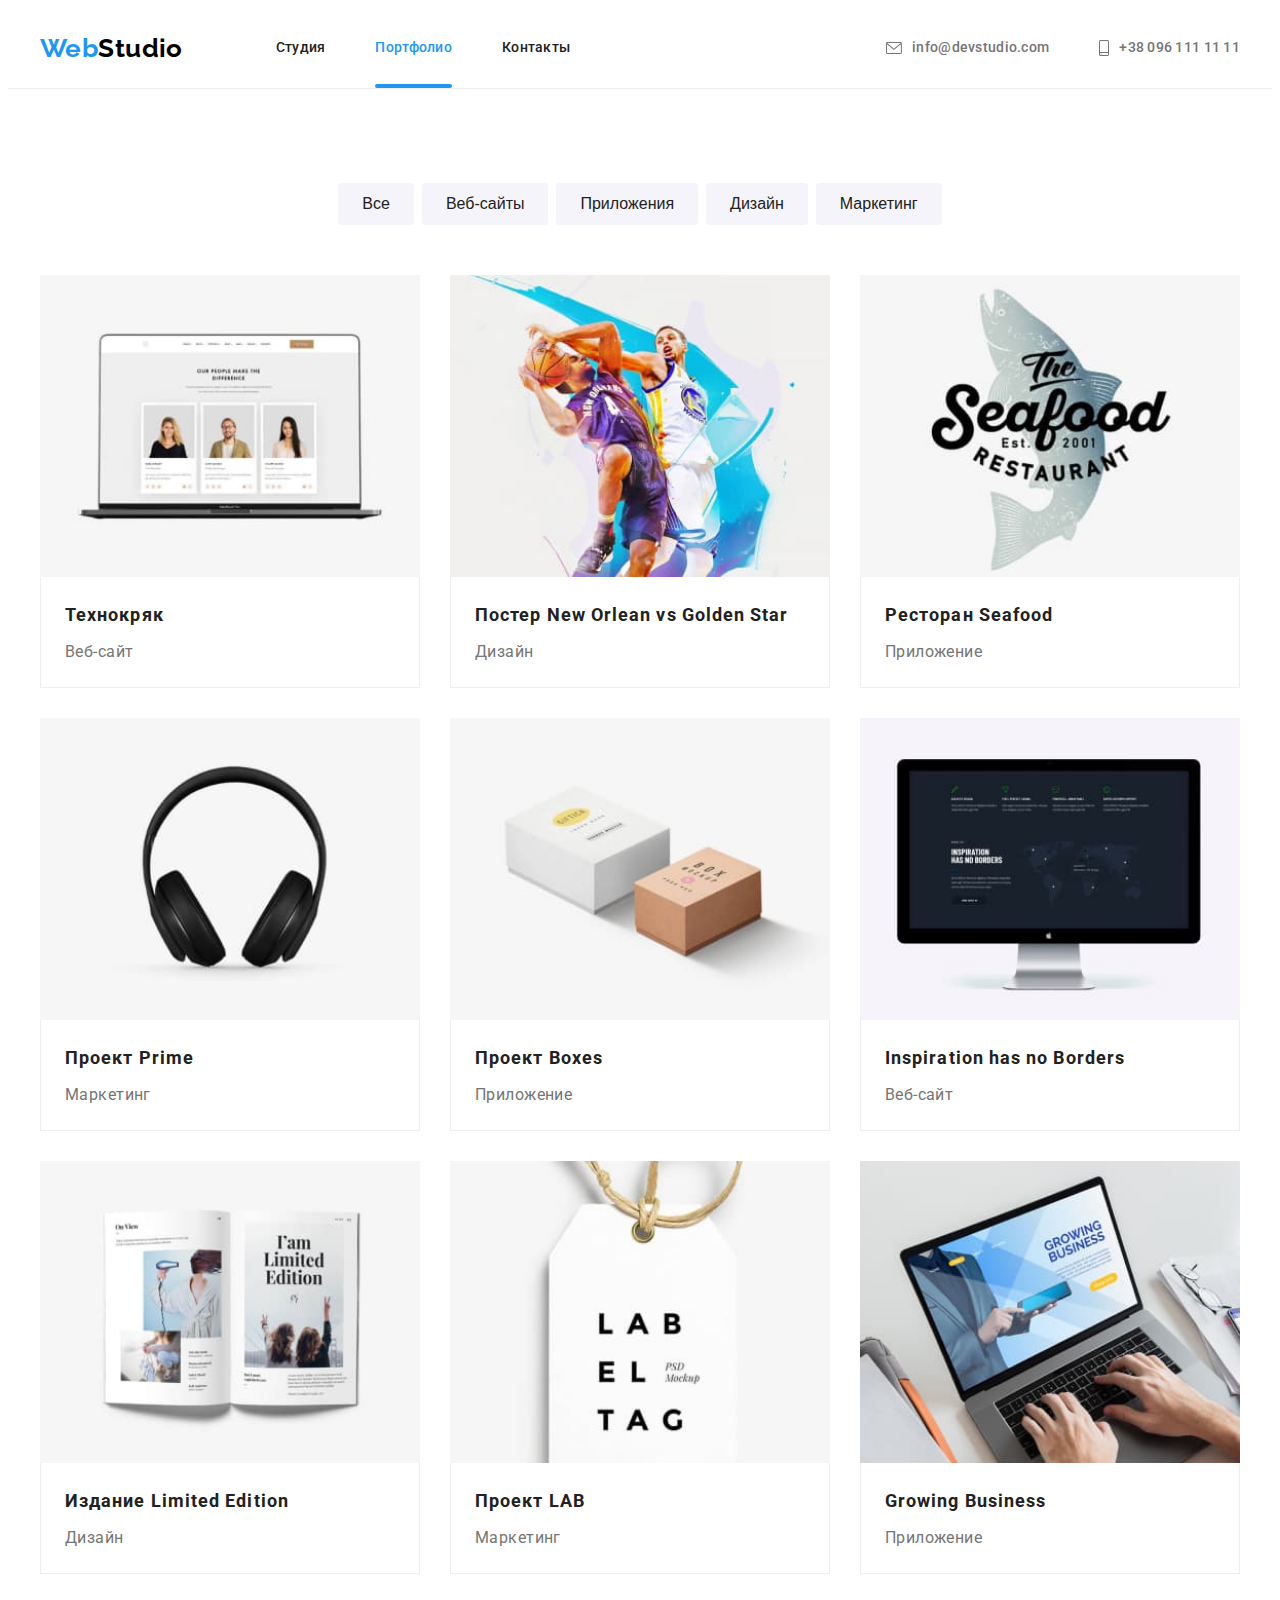
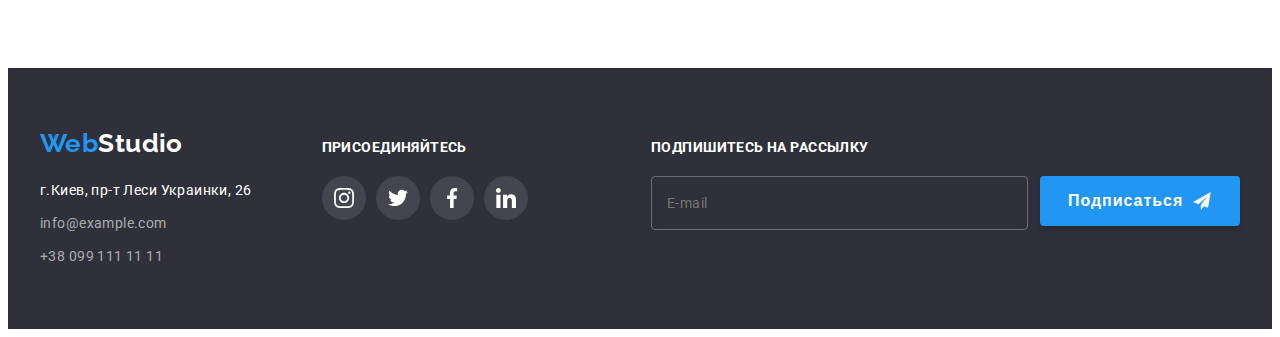
==== portfolio.html @ 32e511ae "Скопировала ДЗ-7" ====
<!DOCTYPE html>
<html lang="ru">
  <head>
    <meta charset="UTF-8" />
    <meta http-equiv="X-UA-Compatible" content="IE=edge" />
    <meta name="viewport" content="width=device-width, initial-scale=1.0" />
    <title>Портфолио</title>
    <link rel="preconnect" href="https://fonts.googleapis.com" />
    <link rel="preconnect" href="https://fonts.gstatic.com" crossorigin />
    <link
      href="https://fonts.googleapis.com/css2?family=Raleway:wght@700&family=Roboto:wght@400;500;700;900&display=swap"
      rel="stylesheet"
    />
    <link
      rel="stylesheet"
      href="https://cdnjs.cloudflare.com/ajax/libs/modern-normalize/1.1.0/modern-normalize.min.css"
      integrity="sha512-wpPYUAdjBVSE4KJnH1VR1HeZfpl1ub8YT/NKx4PuQ5NmX2tKuGu6U/JRp5y+Y8XG2tV+wKQpNHVUX03MfMFn9Q=="
      crossorigin="anonymous"
      referrerpolicy="no-referrer"
    />
    <link rel="stylesheet" href="./css/main.min.css" />
  </head>
  <body>
    <!-- Шапка -->
    <header class="header">
      <div class="container main-head">
        <nav class="navigation main-head">
          <a lang="en" href="" class="logo logo--margin-color link">
            <span class="logo__part">Web</span>Studio
          </a>
          <ul class="navigation__list list">
            <li class="navigation__item">
              <a href="./index.html" class="navigation__link link">Студия</a>
            </li>
            <li class="navigation__item">
              <a href="" class="navigation__link link current">Портфолио</a>
            </li>
            <li class="navigation__item">
              <a href="" class="navigation__link link">Контакты</a>
            </li>
          </ul>
        </nav>
        <ul class="contacts list">
          <li class="contacts__item">
            <a href="mailto:info@devstudio.com" class="contacts__link link">
              <svg class="contacts__svg" width="16" height="12">
                <use href="./images/icons.svg#icon-envelope"></use></svg
              >info@devstudio.com</a
            >
          </li>
          <li class="contacts__item">
            <a href="tel:+380961111111" class="contacts__link link">
              <svg class="contacts__svg" width="10" height="16">
                <use href="./images/icons.svg#icon-smartphone"></use></svg
              >+38 096 111 11 11</a
            >
          </li>
        </ul>
      </div>
    </header>
    <!-- Основной контент -->
    <main>
      <section class="section">
        <div class="container">
          <h1 class="visually-hidden">Наши работы</h1>
          <ul class="works-nav list">
            <li class="works-nav__item">
              <button type="button" class="works-nav__button">Все</button>
            </li>
            <li class="works-nav__item">
              <button type="button" class="works-nav__button">Веб-сайты</button>
            </li>
            <li class="works-nav__item">
              <button type="button" class="works-nav__button">
                Приложения
              </button>
            </li>
            <li class="works-nav__item">
              <button type="button" class="works-nav__button">Дизайн</button>
            </li>
            <li class="works-nav__item">
              <button type="button" class="works-nav__button">Маркетинг</button>
            </li>
          </ul>
          <ul class="works-list list">
            <li class="works-list__item">
              <a href="" class="works-list__link link">
                <div class="box-works">
                  <img
                    src="./images/images.jpg"
                    alt="Открытый ноутбук"
                    width="370"
                  />
                  <p class="box-works__text">
                    Ресурс предлагает комплексные предложения с разным уровнем
                    функционала и сервисов. Все это позволит посетителю получить
                    исчерпывающие сведения о компании или частном лице.
                  </p>
                </div>

                <div class="progect-item">
                  <h2 class="progect-item__title">Технокряк</h2>
                  <p class="progect-item__text">Веб-сайт</p>
                </div></a
              >
            </li>
            <li class="works-list__item">
              <a href="" class="works-list__link link">
                <div class="box-works">
                  <img
                    src="./images/images-1.jpg"
                    alt="Два баскетболиста с мячем"
                    width="370"
                  />
                  <p class="box-works__text">
                    Ресурс предлагает комплексные предложения с разным уровнем
                    функционала и сервисов. Все это позволит посетителю получить
                    исчерпывающие сведения о компании или частном лице.
                  </p>
                </div>

                <div class="progect-item">
                  <h2 class="progect-item__title">
                    Постер <span lang="en"> New Orlean vs Golden Star</span>
                  </h2>
                  <p class="progect-item__text">Дизайн</p>
                </div></a
              >
            </li>
            <li class="works-list__item">
              <a href="" class="works-list__link link">
                <div class="box-works">
                  <img
                    src="./images/images-2.jpg"
                    alt="Эмблема акулы с надписью названия ресторана"
                    width="370"
                  />
                  <p class="box-works__text">
                    Ресурс предлагает комплексные предложения с разным уровнем
                    функционала и сервисов. Все это позволит посетителю получить
                    исчерпывающие сведения о компании или частном лице.
                  </p>
                </div>

                <div class="progect-item">
                  <h2 class="progect-item__title">
                    Ресторан <span lang="en"> Seafood</span>
                  </h2>
                  <p class="progect-item__text">Приложение</p>
                </div></a
              >
            </li>
            <li class="works-list__item">
              <a href="" class="works-list__link link">
                <div class="box-works">
                  <img
                    src="./images/images-3.jpg"
                    alt="Безпроводные наушники"
                    width="370"
                  />
                  <p class="box-works__text">
                    Ресурс предлагает комплексные предложения с разным уровнем
                    функционала и сервисов. Все это позволит посетителю получить
                    исчерпывающие сведения о компании или частном лице.
                  </p>
                </div>

                <div class="progect-item">
                  <h2 class="progect-item__title">
                    Проект <span lang="en">Prime</span>
                  </h2>
                  <p class="progect-item__text">Маркетинг</p>
                </div></a
              >
            </li>
            <li class="works-list__item">
              <a href="" class="works-list__link link">
                <div class="box-works">
                  <img
                    src="./images/images-4.jpg"
                    alt="Две коробки: большая белая и маленькая коричневая"
                    width="370"
                  />
                  <p class="box-works__text">
                    Ресурс предлагает комплексные предложения с разным уровнем
                    функционала и сервисов. Все это позволит посетителю получить
                    исчерпывающие сведения о компании или частном лице.
                  </p>
                </div>

                <div class="progect-item">
                  <h2 class="progect-item__title">
                    Проект <span lang="en">Boxes</span>
                  </h2>
                  <p class="progect-item__text">Приложение</p>
                </div></a
              >
            </li>
            <li class="works-list__item">
              <a href="" class="works-list__link link">
                <div class="box-works">
                  <img
                    src="./images/images-5.jpg"
                    alt="Монитор компьтера"
                    width="370"
                  />
                  <p class="box-works__text">
                    Ресурс предлагает комплексные предложения с разным уровнем
                    функционала и сервисов. Все это позволит посетителю получить
                    исчерпывающие сведения о компании или частном лице.
                  </p>
                </div>

                <div class="progect-item">
                  <h2 class="progect-item__title" lang="en">
                    Inspiration has no Borders
                  </h2>
                  <p class="progect-item__text">Веб-сайт</p>
                </div></a
              >
            </li>
            <li class="works-list__item">
              <a href="" class="works-list__link link">
                <div class="box-works">
                  <img
                    src="./images/images-6.jpg"
                    alt="Открытая книга"
                    width="370"
                  />
                  <p class="box-works__text">
                    Ресурс предлагает комплексные предложения с разным уровнем
                    функционала и сервисов. Все это позволит посетителю получить
                    исчерпывающие сведения о компании или частном лице.
                  </p>
                </div>

                <div class="progect-item">
                  <h2 class="progect-item__title">
                    Издание <span lang="en">Limited Edition</span>
                  </h2>
                  <p class="progect-item__text">Дизайн</p>
                </div></a
              >
            </li>
            <li class="works-list__item">
              <a href="" class="works-list__link link">
                <div class="box-works">
                  <img
                    src="./images/images-7.jpg"
                    alt="Белая бирка"
                    width="370"
                  />
                  <p class="box-works__text">
                    Ресурс предлагает комплексные предложения с разным уровнем
                    функционала и сервисов. Все это позволит посетителю получить
                    исчерпывающие сведения о компании или частном лице.
                  </p>
                </div>

                <div class="progect-item">
                  <h2 class="progect-item__title">
                    Проект <span lang="en">LAB</span>
                  </h2>
                  <p class="progect-item__text">Маркетинг</p>
                </div></a
              >
            </li>
            <li class="works-list__item">
              <a href="" class="works-list__link link">
                <div class="box-works">
                  <img
                    src="./images/images-8.jpg"
                    alt="Человек, печатающий на ноутбуке"
                    width="370"
                  />
                  <p class="box-works__text">
                    Ресурс предлагает комплексные предложения с разным уровнем
                    функционала и сервисов. Все это позволит посетителю получить
                    исчерпывающие сведения о компании или частном лице.
                  </p>
                </div>

                <div class="progect-item">
                  <h2 class="progect-item__title" lang="en">
                    Growing Business
                  </h2>
                  <p class="progect-item__text">Приложение</p>
                </div></a
              >
            </li>
          </ul>
        </div>
      </section>
    </main>
    <!-- Подвал -->
    <footer class="footer">
      <div class="container main-foo">
        <div>
          <a lang="en" href="" class="logo logo--footer link">
            <span class="logo__part">Web</span>Studio
          </a>
          <address class="address">
            <ul class="address__list list">
              <li class="address__item">
                <a
                  class="address__location link"
                  href="https://goo.gl/maps/B6BpjRjYe1nXSvgx5"
                  target="_blank"
                  rel="noopener nofollow noreferrer"
                  >г.Киев, пр-т Леси Украинки, 26</a
                >
              </li>
              <li class="address__item">
                <a class="address__contacts link" href="mailto:info@example.com"
                  >info@example.com</a
                >
              </li>
              <li class="address__item">
                <a class="address__contacts link" href="tel:+380991111111"
                  >+38 099 111 11 11</a
                >
              </li>
            </ul>
          </address>
        </div>
        <div class="join">
          <h2 class="join__title">Присоединяйтесь</h2>
          <ul class="socials list">
            <li class="socials__item">
              <a
                href=""
                class="socials__link socials__link--color-transition link"
              >
                <svg class="socials__icon" width="20" height="20">
                  <use href="./images/icons.svg#icon-instagram-1"></use>
                </svg>
              </a>
            </li>
            <li class="socials__item">
              <a
                href=""
                class="socials__link socials__link--color-transition link"
              >
                <svg class="socials__icon" width="20" height="20">
                  <use href="./images/icons.svg#icon-twitter-2"></use>
                </svg>
              </a>
            </li>
            <li class="socials__item">
              <a
                href=""
                class="socials__link socials__link--color-transition link"
              >
                <svg class="socials__icon" width="20" height="20">
                  <use href="./images/icons.svg#icon-facebook-3"></use>
                </svg>
              </a>
            </li>
            <li class="socials__item">
              <a
                href=""
                class="socials__link socials__link--color-transition link"
              >
                <svg class="socials__icon" width="20" height="20">
                  <use href="./images/icons.svg#icon-linkedin-4"></use>
                </svg>
              </a>
            </li>
          </ul>
        </div>
        <div class="subscribe">
          <p class="subscribe__title">Подпишитесь на рассылку</p>
          <form class="subscribe-form">
            <input
              type="email"
              name="usermail"
              class="subscribe-form__input"
              id="mail"
              placeholder=" "
            />
            <label for="mail" class="subscribe-form__label">E-mail</label>
            <button type="submit" class="subscribe-button">
              Подписаться
              <svg width="24" height="24" class="subscribe-button__icon">
                <use href="./images/icons.svg#icon-send"></use>
              </svg>
            </button>
          </form>
        </div>
      </div>
    </footer>
  </body>
</html>
---- css/main.min.css ----
:root{--primary-text-color: #757575;--title-text-color: #212121;--accent-color: #2196f3;--text-color: #ffffff;--address-color: rgba(255, 255, 255, 0.6);--hero-footer-color: #2f303a;--section-our-team-color: #f5f4fa;--primary-white-color: #ffffff;--logo-color: #000000;--hero-button-accent: #188ce8;--px-left-right: 30px;--px-top-bottom: 94px;--icon-color: #afb1b8;--font-main: "Roboto", sans-serif;--font-secondary: "Raleway", sans-serif}.visually-hidden{position:absolute;white-space:nowrap;width:1px;height:1px;overflow:hidden;border:0;padding:0;clip:rect(0 0 0 0);clip-path:inset(50%);margin:-1px}body{color:var(--primary-text-color);background-color:var(--primary-white-color);font-family:var(--font-main);letter-spacing:.03em;font-size:14px}.list{list-style:none}.link{text-decoration:none}.background{background-color:var(--section-our-team-color)}p,h1,h2,h3,h4,h5,h6{margin:0}ul,ol{margin:0;padding-left:0}img{display:block;min-width:100%}textarea{resize:none}.container{width:1200px;margin:0 auto;padding-left:15px;padding-right:15px}.section{padding-top:var(--px-top-bottom)}.section__title{margin-bottom:50px;font-weight:700;font-size:36px;line-height:1.16;text-align:center;color:var(--title-text-color)}.section+.section{padding-bottom:var(--px-top-bottom)}.backdrop{position:fixed;top:0;left:0;width:100%;height:100%;background-color:rgba(0,0,0,.2);transition:opacity 1000ms cubic-bezier(0.4, 0, 0.2, 1),visibility 1000ms cubic-bezier(0.4, 0, 0.2, 1)}.modal{position:absolute;top:50%;left:50%;transform:translate(-50%, -50%);transition:transform 1000ms cubic-bezier(0.4, 0, 0.2, 1);width:528px;min-height:581px;padding:40px;background:var(--primary-white-color);box-shadow:0px 1px 3px rgba(0,0,0,.12),0px 1px 1px rgba(0,0,0,.14),0px 2px 1px rgba(0,0,0,.2);border-radius:4px;transition:translate}.modal__title{font-weight:700;font-size:20px;line-height:1.15;text-align:center;color:var(--title-text-color);margin-bottom:12px}.is-hidden{visibility:hidden;opacity:0;pointer-events:none}.form__box{margin-bottom:10px}.form__label{font-size:12px;line-height:1.16;letter-spacing:.01em;display:block;margin-bottom:4px}.field{display:block;position:relative}.field__input{padding-left:var(--px-left-right);width:100%;height:40px;border:1px solid rgba(33,33,33,.2);border-radius:4px;outline:rgba(0,0,0,0);transition:border 250ms cubic-bezier(0.4, 0, 0.2, 1)}.field__input:focus{border:1px solid var(--accent-color)}.field__icon{position:absolute;top:50%;left:12px;transform:translateY(-50%);transition:fill 250ms cubic-bezier(0.4, 0, 0.2, 1)}.field__input:focus+.field__icon{fill:var(--accent-color)}.comment{margin-bottom:20px}.comment__text{padding:16px 12px;width:100%;height:120px;border:1px solid rgba(33,33,33,.2);border-radius:4px;outline:rgba(0,0,0,0);transition:border 250ms cubic-bezier(0.4, 0, 0.2, 1)}.comment__text:focus{border:1px solid var(--accent-color)}.checkbox{display:flex;justify-content:center;margin-bottom:30px}.policy{display:flex;align-items:center;line-height:1.71}.policy__part{margin-left:5px;color:var(--accent-color)}.policy__icon{display:inline-block;width:16px;height:15px;border:1px solid #000;border-radius:2px;margin-right:7px;transition:background-color 250ms cubic-bezier(0.4, 0, 0.2, 1),border-color 250ms cubic-bezier(0.4, 0, 0.2, 1)}.policy__text:checked+.policy__icon{border-color:var(--accent-color);background-color:var(--accent-color);background-image:url(../images/icon-check.svg);background-size:contain;background-origin:border-box}.send{display:block;text-align:center}.send__button{width:200px;height:50px;padding:10px 55px;font-weight:700;font-size:16px;line-height:1.88;letter-spacing:.06em;color:var(--text-color);background-color:var(--accent-color);box-shadow:0px 4px 4px rgba(0,0,0,.15);border-radius:4px;border:none;transition:background-color 250ms cubic-bezier(0.4, 0, 0.2, 1)}.send__button:hover,.send__button:focus{background-color:var(--hero-button-accent)}.close{position:absolute;top:8px;right:8px;background:var(--primary-white-color);border:1px solid rgba(0,0,0,.1);border-radius:50%;display:flex;padding:6px 6px;transition:fill 250ms cubic-bezier(0.4, 0, 0.2, 1)}.close:hover,.close:focus{fill:var(--accent-color)}.logo{font-family:var(--font-secondary);font-weight:700;font-size:26px;line-height:1.19}.logo--margin-color{margin-right:93px;color:var(--logo-color)}.logo--footer{color:var(--primary-white-color);display:inline-block;margin-bottom:20px}.logo__part{color:var(--accent-color)}.socials{display:flex;justify-content:center;margin-bottom:var(--px-left-right)}.socials__item{width:44px;height:44px;margin-right:10px}.socials__item:last-child{margin-right:0}.socials__link{width:100%;height:100%;border-radius:50%;display:flex;align-items:center;justify-content:center}.socials__link:hover,.socials__link:focus{background-color:var(--accent-color);color:var(--text-color)}.socials__link--bgcolor-transition{background-color:#fff;color:var(--icon-color);transition:background-color 250ms cubic-bezier(0.4, 0, 0.2, 1),color 250ms cubic-bezier(0.4, 0, 0.2, 1)}.socials__link--color-transition{background:rgba(255,255,255,.1);color:var(--primary-white-color);transition:background-color 250ms cubic-bezier(0.4, 0, 0.2, 1)}.socials__icon{fill:currentColor}.footer{padding-top:60px;padding-bottom:60px;background-color:var(--hero-footer-color)}.main-foo{display:flex;align-items:baseline}.join{margin-left:70px}.join__title{margin-bottom:20px;font-size:14px;line-height:1.14;text-transform:uppercase;color:var(--primary-white-color)}.address__location{font-style:normal;line-height:1.71;color:var(--text-color);transition:color 250ms cubic-bezier(0.4, 0, 0.2, 1)}.address__location:hover,.address__location:focus{color:var(--accent-color)}.address__contacts{display:inline-block;margin-top:9px;font-style:normal;line-height:1.71;color:var(--address-color);transition:color 250ms cubic-bezier(0.4, 0, 0.2, 1)}.address__contacts:hover,.address__contacts:focus{color:var(--accent-color)}.subscribe{margin-left:auto}.subscribe__title{font-weight:700;font-size:14px;line-height:1.14;margin-bottom:20px;text-transform:uppercase;color:var(--primary-white-color)}.subscribe-form{position:relative;display:flex;justify-content:center}.subscribe-form__input{width:358px;height:50px;padding-left:15px;background-color:rgba(0,0,0,0);border:1px solid rgba(255,255,255,.3);filter:drop-shadow(0px 4px 4px rgba(0, 0, 0, 0.15));border-radius:4px;transition:border 250ms cubic-bezier(0.4, 0, 0.2, 1);color:var(--text-color);outline:rgba(0,0,0,0)}.subscribe-form__input:focus{border:2px solid var(--accent-color)}.subscribe-form__input:not(:placeholder-shown){transform:translateY(0)}.subscribe-form__label{position:absolute;top:50%;left:16px;transform:translateY(-50%);transition:transform 250ms cubic-bezier(0.4, 0, 0.2, 1)}.subscribe-form__input:focus+.subscribe-form__label,.subscribe-form__input:not(:placeholder-shown)+.subscribe-form__label{transform:translateY(-40px)}.subscribe-button{display:flex;align-items:center;width:200px;height:50px;margin-left:12px;font-weight:700;font-size:16px;line-height:1.88;letter-spacing:.06em;background:var(--accent-color);box-shadow:0px 4px 4px rgba(0,0,0,.15);border-radius:4px;color:var(--primary-white-color);border:none;padding:10px 29px 10px 28px;cursor:pointer;transition:background-color 250ms cubic-bezier(0.4, 0, 0.2, 1)}.subscribe-button:hover,.subscribe-button:focus{background-color:var(--hero-button-accent)}.subscribe-button__icon{margin-left:10px}.header{border-bottom:1px solid #ececec}.main-head{display:flex;align-items:center}.navigation__list{display:flex}.navigation__item{margin-right:50px}.navigation__item:last-child{margin-right:0}.navigation__link{position:relative;display:block;padding-top:32px;padding-bottom:32px;font-weight:500;line-height:1.14;letter-spacing:.02em;color:var(--title-text-color);transition:color 250ms cubic-bezier(0.4, 0, 0.2, 1)}.navigation__link.current::after{content:"";position:absolute;width:100%;height:4px;background:var(--accent-color);border-radius:2px;left:0;bottom:0}.navigation__link:hover,.navigation__link:focus{color:var(--accent-color)}.navigation .link.current{color:var(--accent-color)}.contacts{display:flex;margin-left:auto}.contacts__link{display:flex;align-items:center;font-weight:500;line-height:1.14;letter-spacing:.02em;color:var(--primary-text-color);transition:color 250ms cubic-bezier(0.4, 0, 0.2, 1)}.contacts__link:hover,.contacts__link:focus{color:var(--accent-color)}.contacts__svg{margin-right:10px;fill:currentColor}.contacts .contacts__item+.contacts__item{margin-left:50px}.hero{height:600px;max-width:1600px;margin-left:auto;margin-right:auto;background-image:linear-gradient(to right, rgba(47, 48, 58, 0.4), rgba(47, 48, 58, 0.4)),url(../images/img-hero.jpg);background-color:var(--hero-footer-color);background-repeat:no-repeat;background-position:center;background-size:cover;padding-top:200px;padding-bottom:200px;text-align:center}.hero__title{margin-bottom:var(--px-left-right);font-weight:900;font-size:44px;line-height:1.36;text-align:center;letter-spacing:.06em;text-transform:uppercase;color:var(--text-color)}.hero__button{padding:10px 32px;border-style:none;border-radius:4px;color:var(--text-color);background-color:var(--accent-color);font-weight:700;font-size:16px;line-height:1.88;letter-spacing:.06em;cursor:pointer;transition:background-color 250ms cubic-bezier(0.4, 0, 0.2, 1)}.hero__button:hover,.hero__button:focus{background-color:var(--hero-button-accent)}.features{display:flex;flex-wrap:wrap;margin-left:calc(-1*var(--px-left-right))}.features__title{margin-bottom:10px;font-weight:700;font-size:14px;line-height:1.14;text-transform:uppercase;color:var(--title-text-color)}.features__item{width:270px;flex-basis:calc(25% - var(--px-left-right));margin-left:var(--px-left-right)}.features__box{display:flex;justify-content:center;align-items:center;margin-bottom:var(--px-left-right);height:120px;background-color:var(--section-our-team-color);border-radius:4px}.features__text{line-height:1.71}.progects{display:flex;margin-left:calc(-1*var(--px-left-right))}.progects__item{position:relative;flex-basis:calc(33.3333333333% - var(--px-left-right));margin-left:var(--px-left-right)}.progects__thumb{position:absolute;left:0;bottom:0;width:100%;height:70px;display:flex;align-items:center;justify-content:center;background-color:rgba(47,48,58,.8)}.progects__title{font-size:14px;line-height:1.14;text-align:center;text-transform:uppercase;color:var(--text-color)}.our-team{display:flex;margin-left:calc(-1*var(--px-left-right))}.our-team__item{flex-basis:calc(25% - var(--px-left-right));margin-left:var(--px-left-right);background-color:var(--primary-white-color);box-shadow:0px 1px 3px rgba(0,0,0,.12),0px 1px 1px rgba(0,0,0,.14),0px 2px 1px rgba(0,0,0,.2);border-radius:0px 0px 4px 4px}.profile{padding-top:var(--px-left-right);margin-bottom:16px}.profile__name{margin-bottom:10px;font-weight:500;font-size:16px;line-height:1.18;text-align:center;color:var(--title-text-color)}.profile__profession{font-size:16px;line-height:1.18;text-align:center}.clients{display:flex;align-items:center;justify-content:center}.clients__link{display:flex;align-items:center;justify-content:center;width:100%;height:100%;max-width:170px;color:var(--icon-color);transition:color 250ms cubic-bezier(0.4, 0, 0.2, 1),border 250ms cubic-bezier(0.4, 0, 0.2, 1)}.clients__link:hover,.clients__link:focus{border:1px solid var(--accent-color);color:var(--accent-color)}.clients__item{justify-content:center;width:170px;height:92px;margin-right:var(--px-left-right);border:1px solid #afb1b8;border-radius:4px;display:flex}.clients__item:last-child{margin-right:0}.clients__icon{fill:currentColor}.works-nav{display:flex;justify-content:center;margin-bottom:50px}.works-nav__item{margin-left:8px}.works-nav__item:first-child{margin-left:0}.works-nav__button{padding:6px 22px;border-radius:4px;border-color:rgba(0,0,0,0);font-weight:500;font-size:16px;line-height:1.62;color:var(--title-text-color);cursor:pointer;background-color:var(--section-our-team-color);transition:background-color 250ms cubic-bezier(0.4, 0, 0.2, 1),color 250ms cubic-bezier(0.4, 0, 0.2, 1),box-shadow 250ms cubic-bezier(0.4, 0, 0.2, 1)}.works-nav__button:hover,.works-nav__button:focus{color:var(--primary-white-color);background-color:var(--accent-color);box-shadow:0px 3px 1px rgba(0,0,0,.1),0px 1px 2px rgba(0,0,0,.08),0px 2px 2px rgba(0,0,0,.12)}.works-list{display:flex;flex-wrap:wrap;margin-left:calc(-1*var(--px-left-right));margin-top:calc(-1*var(--px-left-right));padding-bottom:var(--px-top-bottom)}.works-list__item{flex-basis:calc(33.3333333333% - var(--px-left-right));margin-left:var(--px-left-right);margin-top:var(--px-left-right);transition:box-shadow 250ms cubic-bezier(0.4, 0, 0.2, 1)}.works-list__item:hover,.works-list__item:focus{box-shadow:0px 1px 1px rgba(0,0,0,.12),0px 4px 4px rgba(0,0,0,.06),1px 4px 6px rgba(0,0,0,.16)}.works-list__link{display:block}.box-works{position:relative;overflow:hidden}.box-works__text{position:absolute;top:0;width:100%;height:100%;transform:translateY(100%);transition:transform 250ms cubic-bezier(0.4, 0, 0.2, 1);font-size:18px;line-height:1.56;color:var(--text-color);background-color:rgba(33,150,243,.9);padding:63px 24px}.works-list__item:hover .box-works__text{transform:translateY(0)}.progect-item{padding:20px 24px;border-left:1px solid #eee;border-right:1px solid #eee;border-bottom:1px solid #eee}.progect-item__title{margin-bottom:4px;font-weight:700;font-size:18px;line-height:2;letter-spacing:.06em;color:var(--title-text-color)}.progect-item__text{font-size:16px;line-height:1.88;color:var(--primary-text-color)}/*# sourceMappingURL=main.min.css.map */
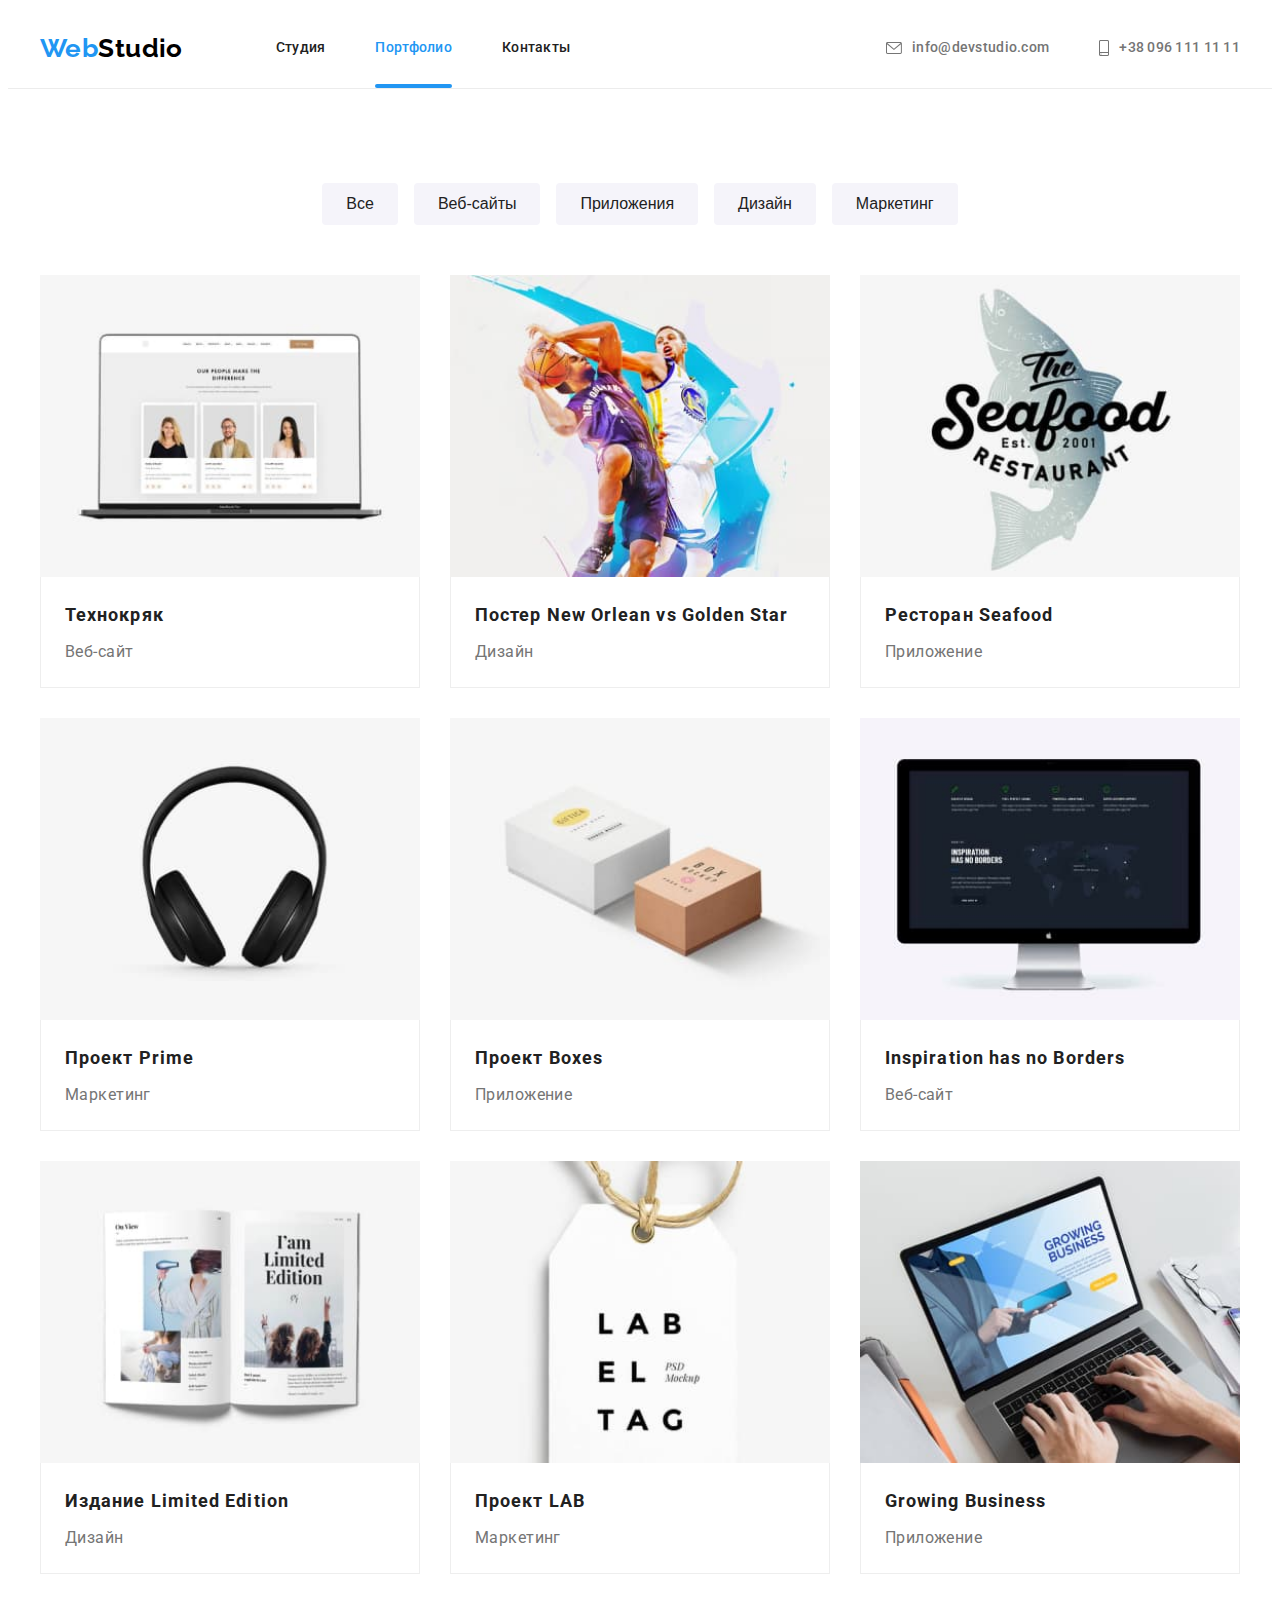
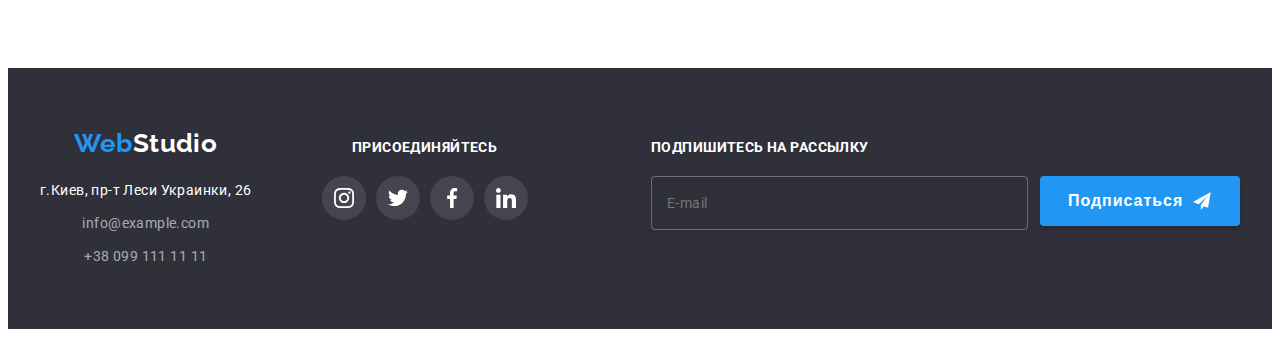
==== commit 037f98e6: "ДЗ-8" ====
--- a/portfolio.html
+++ b/portfolio.html
@@ -56,6 +56,61 @@
             >
           </li>
         </ul>
+        <button type="button" class="menu-open-btn">
+          <svg width="40" height="40">
+            <use href="./images/icons.svg#icon-open-menu"></use>
+          </svg>
+        </button>
+      </div>
+      <div class="mob-menu is-hidden">
+        <div class="container">
+          <div class="mob-menu__top">
+            <button type="button" class="menu-close-btn">
+              <svg width="40" height="40">
+                <use href="./images/icons.svg#icon-close-menu"></use>
+              </svg>
+            </button>
+            <ul class="mob-menu__list list">
+              <li class="mob-menu__item">
+                <a href="./index.html" class="mob-menu__link link">Студия</a>
+              </li>
+              <li class="mob-menu__item">
+                <a href="" class="mob-menu__link link current">Портфолио</a>
+              </li>
+              <li class="mob-menu__item">
+                <a href="" class="mob-menu__link link">Контакты</a>
+              </li>
+            </ul>
+          </div>
+          <div class="mob-menu__bottom">
+            <ul class="mob-menu-contacts list">
+              <li class="mob-menu-contacts__item">
+                <a href="tel:+380961111111" class="mob-menu-contacts__tel link">
+                  +38 096 111 11 11</a
+                >
+              </li>
+              <li class="mob-menu-contacts__item">
+                <a href="mailto:info@devstudio.com" class="mob-menu-contacts__mail link">
+                  info@devstudio.com</a
+                >
+              </li>
+            </ul>
+            <ul class="mob-menu-soc list">
+              <li class="mob-menu-soc__item">
+                <a href="" class="mob-menu-soc__link link">Instagram</a>
+              </li>
+              <li class="mob-menu-soc__item">
+                <a href="" class="mob-menu-soc__link link">Twitter</a>
+              </li>
+              <li class="mob-menu-soc__item">
+                <a href="" class="mob-menu-soc__link link">Facebook</a>
+              </li>
+              <li class="mob-menu-soc__item">
+                <a href="" class="mob-menu-soc__link link">LinkedIn</a>
+              </li>
+            </ul>
+          </div>
+        </div>
       </div>
     </header>
     <!-- Основной контент -->
@@ -71,9 +126,7 @@
               <button type="button" class="works-nav__button">Веб-сайты</button>
             </li>
             <li class="works-nav__item">
-              <button type="button" class="works-nav__button">
-                Приложения
-              </button>
+              <button type="button" class="works-nav__button">Приложения</button>
             </li>
             <li class="works-nav__item">
               <button type="button" class="works-nav__button">Дизайн</button>
@@ -86,15 +139,25 @@
             <li class="works-list__item">
               <a href="" class="works-list__link link">
                 <div class="box-works">
-                  <img
-                    src="./images/images.jpg"
-                    alt="Открытый ноутбук"
-                    width="370"
-                  />
-                  <p class="box-works__text">
-                    Ресурс предлагает комплексные предложения с разным уровнем
-                    функционала и сервисов. Все это позволит посетителю получить
-                    исчерпывающие сведения о компании или частном лице.
+                  <picture>
+                    <source
+                      srcset="./images/images1-desk-1x.jpg 1x, ./images/images1-desk-2x.jpg 2x"
+                      media="(min-width: 1200px)"
+                    />
+                    <source
+                      srcset="./images/images1-tab-1x.jpg 1x, ./images/images1-tab-2x.jpg 2x"
+                      media="(min-width: 768px)"
+                    />
+                    <source
+                      srcset="./images/images1-mob-1x.jpg 1x, ./images/images1-mob-2x.jpg 2x"
+                      media="(min-width: 480px)"
+                    />
+                    <img src="./images/images1-mob-1x.jpg" alt="Открытый ноутбук" width="370" />
+                  </picture>
+                  <p class="box-works__text">
+                    Ресурс предлагает комплексные предложения с разным уровнем функционала и
+                    сервисов. Все это позволит посетителю получить исчерпывающие сведения о компании
+                    или частном лице.
                   </p>
                 </div>
 
@@ -107,15 +170,29 @@
             <li class="works-list__item">
               <a href="" class="works-list__link link">
                 <div class="box-works">
-                  <img
-                    src="./images/images-1.jpg"
-                    alt="Два баскетболиста с мячем"
-                    width="370"
-                  />
-                  <p class="box-works__text">
-                    Ресурс предлагает комплексные предложения с разным уровнем
-                    функционала и сервисов. Все это позволит посетителю получить
-                    исчерпывающие сведения о компании или частном лице.
+                  <picture>
+                    <source
+                      srcset="./images/images2-desk-1x.jpg 1x, ./images/images2-desk-2x.jpg 2x"
+                      media="(min-width: 1200px)"
+                    />
+                    <source
+                      srcset="./images/images2-tab-1x.jpg 1x, ./images/images2-tab-2x.jpg 2x"
+                      media="(min-width: 768px)"
+                    />
+                    <source
+                      srcset="./images/images2-mob-1x.jpg 1x, ./images/images2-mob-2x.jpg 2x"
+                      media="(min-width: 480px)"
+                    />
+                    <img
+                      src="./images/images2-mob-1x.jpg"
+                      alt="Два баскетболиста с мячем"
+                      width="370"
+                    />
+                  </picture>
+                  <p class="box-works__text">
+                    Ресурс предлагает комплексные предложения с разным уровнем функционала и
+                    сервисов. Все это позволит посетителю получить исчерпывающие сведения о компании
+                    или частном лице.
                   </p>
                 </div>
 
@@ -130,22 +207,34 @@
             <li class="works-list__item">
               <a href="" class="works-list__link link">
                 <div class="box-works">
-                  <img
-                    src="./images/images-2.jpg"
-                    alt="Эмблема акулы с надписью названия ресторана"
-                    width="370"
-                  />
-                  <p class="box-works__text">
-                    Ресурс предлагает комплексные предложения с разным уровнем
-                    функционала и сервисов. Все это позволит посетителю получить
-                    исчерпывающие сведения о компании или частном лице.
-                  </p>
-                </div>
-
-                <div class="progect-item">
-                  <h2 class="progect-item__title">
-                    Ресторан <span lang="en"> Seafood</span>
-                  </h2>
+                  <picture>
+                    <source
+                      srcset="./images/images3-desk-1x.jpg 1x, ./images/images3-desk-2x.jpg 2x"
+                      media="(min-width: 1200px)"
+                    />
+                    <source
+                      srcset="./images/images3-tab-1x.jpg 1x, ./images/images3-tab-2x.jpg 2x"
+                      media="(min-width: 768px)"
+                    />
+                    <source
+                      srcset="./images/images3-mob-1x.jpg 1x, ./images/images3-mob-2x.jpg 2x"
+                      media="(min-width: 480px)"
+                    />
+                    <img
+                      src="./images/images3-mob-1x.jpg"
+                      alt="Эмблема акулы с надписью названия ресторана"
+                      width="370"
+                    />
+                  </picture>
+                  <p class="box-works__text">
+                    Ресурс предлагает комплексные предложения с разным уровнем функционала и
+                    сервисов. Все это позволит посетителю получить исчерпывающие сведения о компании
+                    или частном лице.
+                  </p>
+                </div>
+
+                <div class="progect-item">
+                  <h2 class="progect-item__title">Ресторан <span lang="en"> Seafood</span></h2>
                   <p class="progect-item__text">Приложение</p>
                 </div></a
               >
@@ -153,22 +242,34 @@
             <li class="works-list__item">
               <a href="" class="works-list__link link">
                 <div class="box-works">
-                  <img
-                    src="./images/images-3.jpg"
-                    alt="Безпроводные наушники"
-                    width="370"
-                  />
-                  <p class="box-works__text">
-                    Ресурс предлагает комплексные предложения с разным уровнем
-                    функционала и сервисов. Все это позволит посетителю получить
-                    исчерпывающие сведения о компании или частном лице.
-                  </p>
-                </div>
-
-                <div class="progect-item">
-                  <h2 class="progect-item__title">
-                    Проект <span lang="en">Prime</span>
-                  </h2>
+                  <picture>
+                    <source
+                      srcset="./images/images4-desk-1x.jpg 1x, ./images/images4-desk-2x.jpg 2x"
+                      media="(min-width: 1200px)"
+                    />
+                    <source
+                      srcset="./images/images4-tab-1x.jpg 1x, ./images/images4-tab-2x.jpg 2x"
+                      media="(min-width: 768px)"
+                    />
+                    <source
+                      srcset="./images/images4-mob-1x.jpg 1x, ./images/images4-mob-2x.jpg 2x"
+                      media="(min-width: 480px)"
+                    />
+                    <img
+                      src="./images/images4-mob-1x.jpg"
+                      alt="Безпроводные наушники"
+                      width="370"
+                    />
+                  </picture>
+                  <p class="box-works__text">
+                    Ресурс предлагает комплексные предложения с разным уровнем функционала и
+                    сервисов. Все это позволит посетителю получить исчерпывающие сведения о компании
+                    или частном лице.
+                  </p>
+                </div>
+
+                <div class="progect-item">
+                  <h2 class="progect-item__title">Проект <span lang="en">Prime</span></h2>
                   <p class="progect-item__text">Маркетинг</p>
                 </div></a
               >
@@ -176,22 +277,35 @@
             <li class="works-list__item">
               <a href="" class="works-list__link link">
                 <div class="box-works">
-                  <img
-                    src="./images/images-4.jpg"
-                    alt="Две коробки: большая белая и маленькая коричневая"
-                    width="370"
-                  />
-                  <p class="box-works__text">
-                    Ресурс предлагает комплексные предложения с разным уровнем
-                    функционала и сервисов. Все это позволит посетителю получить
-                    исчерпывающие сведения о компании или частном лице.
-                  </p>
-                </div>
-
-                <div class="progect-item">
-                  <h2 class="progect-item__title">
-                    Проект <span lang="en">Boxes</span>
-                  </h2>
+                  <picture>
+                    <source
+                      srcset="./images/images5-desk-1x.jpg 1x, ./images/images5-desk-2x.jpg 2x"
+                      media="(min-width: 1200px)"
+                    />
+                    <source
+                      srcset="./images/images5-tab-1x.jpg 1x, ./images/images5-tab-2x.jpg 2x"
+                      media="(min-width: 768px)"
+                    />
+                    <source
+                      srcset="./images/images5-mob-1x.jpg 1x, ./images/images5-mob-2x.jpg 2x"
+                      media="(min-width: 480px)"
+                    />
+                    <img
+                      src="./images/images5-mob-1x.jpg"
+                      alt="Две коробки: большая белая и маленькая коричневая"
+                      width="370"
+                    />
+                  </picture>
+
+                  <p class="box-works__text">
+                    Ресурс предлагает комплексные предложения с разным уровнем функционала и
+                    сервисов. Все это позволит посетителю получить исчерпывающие сведения о компании
+                    или частном лице.
+                  </p>
+                </div>
+
+                <div class="progect-item">
+                  <h2 class="progect-item__title">Проект <span lang="en">Boxes</span></h2>
                   <p class="progect-item__text">Приложение</p>
                 </div></a
               >
@@ -199,22 +313,31 @@
             <li class="works-list__item">
               <a href="" class="works-list__link link">
                 <div class="box-works">
-                  <img
-                    src="./images/images-5.jpg"
-                    alt="Монитор компьтера"
-                    width="370"
-                  />
-                  <p class="box-works__text">
-                    Ресурс предлагает комплексные предложения с разным уровнем
-                    функционала и сервисов. Все это позволит посетителю получить
-                    исчерпывающие сведения о компании или частном лице.
-                  </p>
-                </div>
-
-                <div class="progect-item">
-                  <h2 class="progect-item__title" lang="en">
-                    Inspiration has no Borders
-                  </h2>
+                  <picture>
+                    <source
+                      srcset="./images/images6-desk-1x.jpg 1x, ./images/images6-desk-2x.jpg 2x"
+                      media="(min-width: 1200px)"
+                    />
+                    <source
+                      srcset="./images/images6-tab-1x.jpg 1x, ./images/images6-tab-2x.jpg 2x"
+                      media="(min-width: 768px)"
+                    />
+                    <source
+                      srcset="./images/images6-mob-1x.jpg 1x, ./images/images6-mob-2x.jpg 2x"
+                      media="(min-width: 480px)"
+                    />
+                    <img src="./images/images6-mob-1x.jpg" alt="Монитор компьтера" width="370" />
+                  </picture>
+
+                  <p class="box-works__text">
+                    Ресурс предлагает комплексные предложения с разным уровнем функционала и
+                    сервисов. Все это позволит посетителю получить исчерпывающие сведения о компании
+                    или частном лице.
+                  </p>
+                </div>
+
+                <div class="progect-item">
+                  <h2 class="progect-item__title" lang="en">Inspiration has no Borders</h2>
                   <p class="progect-item__text">Веб-сайт</p>
                 </div></a
               >
@@ -222,15 +345,26 @@
             <li class="works-list__item">
               <a href="" class="works-list__link link">
                 <div class="box-works">
-                  <img
-                    src="./images/images-6.jpg"
-                    alt="Открытая книга"
-                    width="370"
-                  />
-                  <p class="box-works__text">
-                    Ресурс предлагает комплексные предложения с разным уровнем
-                    функционала и сервисов. Все это позволит посетителю получить
-                    исчерпывающие сведения о компании или частном лице.
+                  <picture>
+                    <source
+                      srcset="./images/images7-desk-1x.jpg 1x, ./images/images7-desk-2x.jpg 2x"
+                      media="(min-width: 1200px)"
+                    />
+                    <source
+                      srcset="./images/images7-tab-1x.jpg 1x, ./images/images7-tab-2x.jpg 2x"
+                      media="(min-width: 768px)"
+                    />
+                    <source
+                      srcset="./images/images7-mob-1x.jpg 1x, ./images/images7-mob-2x.jpg 2x"
+                      media="(min-width: 480px)"
+                    />
+                    <img src="./images/images7-mob-1x.jpg" alt="Открытая книга" width="370" />
+                  </picture>
+
+                  <p class="box-works__text">
+                    Ресурс предлагает комплексные предложения с разным уровнем функционала и
+                    сервисов. Все это позволит посетителю получить исчерпывающие сведения о компании
+                    или частном лице.
                   </p>
                 </div>
 
@@ -245,22 +379,31 @@
             <li class="works-list__item">
               <a href="" class="works-list__link link">
                 <div class="box-works">
-                  <img
-                    src="./images/images-7.jpg"
-                    alt="Белая бирка"
-                    width="370"
-                  />
-                  <p class="box-works__text">
-                    Ресурс предлагает комплексные предложения с разным уровнем
-                    функционала и сервисов. Все это позволит посетителю получить
-                    исчерпывающие сведения о компании или частном лице.
-                  </p>
-                </div>
-
-                <div class="progect-item">
-                  <h2 class="progect-item__title">
-                    Проект <span lang="en">LAB</span>
-                  </h2>
+                  <picture>
+                    <source
+                      srcset="./images/images8-desk-1x.jpg 1x, ./images/images8-desk-2x.jpg 2x"
+                      media="(min-width: 1200px)"
+                    />
+                    <source
+                      srcset="./images/images8-tab-1x.jpg 1x, ./images/images8-tab-2x.jpg 2x"
+                      media="(min-width: 768px)"
+                    />
+                    <source
+                      srcset="./images/images8-mob-1x.jpg 1x, ./images/images8-mob-2x.jpg 2x"
+                      media="(min-width: 480px)"
+                    />
+                    <img src="./images/images8-mob-1x.jpg" alt="Белая бирка" width="370" />
+                  </picture>
+
+                  <p class="box-works__text">
+                    Ресурс предлагает комплексные предложения с разным уровнем функционала и
+                    сервисов. Все это позволит посетителю получить исчерпывающие сведения о компании
+                    или частном лице.
+                  </p>
+                </div>
+
+                <div class="progect-item">
+                  <h2 class="progect-item__title">Проект <span lang="en">LAB</span></h2>
                   <p class="progect-item__text">Маркетинг</p>
                 </div></a
               >
@@ -268,22 +411,35 @@
             <li class="works-list__item">
               <a href="" class="works-list__link link">
                 <div class="box-works">
-                  <img
-                    src="./images/images-8.jpg"
-                    alt="Человек, печатающий на ноутбуке"
-                    width="370"
-                  />
-                  <p class="box-works__text">
-                    Ресурс предлагает комплексные предложения с разным уровнем
-                    функционала и сервисов. Все это позволит посетителю получить
-                    исчерпывающие сведения о компании или частном лице.
-                  </p>
-                </div>
-
-                <div class="progect-item">
-                  <h2 class="progect-item__title" lang="en">
-                    Growing Business
-                  </h2>
+                  <picture>
+                    <source
+                      srcset="./images/images9-desk-1x.jpg 1x, ./images/images9-desk-2x.jpg 2x"
+                      media="(min-width: 1200px)"
+                    />
+                    <source
+                      srcset="./images/images9-tab-1x.jpg 1x, ./images/images9-tab-2x.jpg 2x"
+                      media="(min-width: 768px)"
+                    />
+                    <source
+                      srcset="./images/images9-mob-1x.jpg 1x, ./images/images9-mob-2x.jpg 2x"
+                      media="(min-width: 480px)"
+                    />
+                    <img
+                      src="./images/images9-mob-1x.jpg"
+                      alt="Человек, печатающий на ноутбуке"
+                      width="370"
+                    />
+                  </picture>
+
+                  <p class="box-works__text">
+                    Ресурс предлагает комплексные предложения с разным уровнем функционала и
+                    сервисов. Все это позволит посетителю получить исчерпывающие сведения о компании
+                    или частном лице.
+                  </p>
+                </div>
+
+                <div class="progect-item">
+                  <h2 class="progect-item__title" lang="en">Growing Business</h2>
                   <p class="progect-item__text">Приложение</p>
                 </div></a
               >
@@ -316,9 +472,7 @@
                 >
               </li>
               <li class="address__item">
-                <a class="address__contacts link" href="tel:+380991111111"
-                  >+38 099 111 11 11</a
-                >
+                <a class="address__contacts link" href="tel:+380991111111">+38 099 111 11 11</a>
               </li>
             </ul>
           </address>
@@ -327,40 +481,28 @@
           <h2 class="join__title">Присоединяйтесь</h2>
           <ul class="socials list">
             <li class="socials__item">
-              <a
-                href=""
-                class="socials__link socials__link--color-transition link"
-              >
+              <a href="" class="socials__link socials__link--color-transition link">
                 <svg class="socials__icon" width="20" height="20">
                   <use href="./images/icons.svg#icon-instagram-1"></use>
                 </svg>
               </a>
             </li>
             <li class="socials__item">
-              <a
-                href=""
-                class="socials__link socials__link--color-transition link"
-              >
+              <a href="" class="socials__link socials__link--color-transition link">
                 <svg class="socials__icon" width="20" height="20">
                   <use href="./images/icons.svg#icon-twitter-2"></use>
                 </svg>
               </a>
             </li>
             <li class="socials__item">
-              <a
-                href=""
-                class="socials__link socials__link--color-transition link"
-              >
+              <a href="" class="socials__link socials__link--color-transition link">
                 <svg class="socials__icon" width="20" height="20">
                   <use href="./images/icons.svg#icon-facebook-3"></use>
                 </svg>
               </a>
             </li>
             <li class="socials__item">
-              <a
-                href=""
-                class="socials__link socials__link--color-transition link"
-              >
+              <a href="" class="socials__link socials__link--color-transition link">
                 <svg class="socials__icon" width="20" height="20">
                   <use href="./images/icons.svg#icon-linkedin-4"></use>
                 </svg>
@@ -389,5 +531,6 @@
         </div>
       </div>
     </footer>
+    <script src="./js/menu.js"></script>
   </body>
 </html>
--- a/css/main.min.css
+++ b/css/main.min.css
@@ -1 +1 @@
-:root{--primary-text-color: #757575;--title-text-color: #212121;--accent-color: #2196f3;--text-color: #ffffff;--address-color: rgba(255, 255, 255, 0.6);--hero-footer-color: #2f303a;--section-our-team-color: #f5f4fa;--primary-white-color: #ffffff;--logo-color: #000000;--hero-button-accent: #188ce8;--px-left-right: 30px;--px-top-bottom: 94px;--icon-color: #afb1b8;--font-main: "Roboto", sans-serif;--font-secondary: "Raleway", sans-serif}.visually-hidden{position:absolute;white-space:nowrap;width:1px;height:1px;overflow:hidden;border:0;padding:0;clip:rect(0 0 0 0);clip-path:inset(50%);margin:-1px}body{color:var(--primary-text-color);background-color:var(--primary-white-color);font-family:var(--font-main);letter-spacing:.03em;font-size:14px}.list{list-style:none}.link{text-decoration:none}.background{background-color:var(--section-our-team-color)}p,h1,h2,h3,h4,h5,h6{margin:0}ul,ol{margin:0;padding-left:0}img{display:block;min-width:100%}textarea{resize:none}.container{width:1200px;margin:0 auto;padding-left:15px;padding-right:15px}.section{padding-top:var(--px-top-bottom)}.section__title{margin-bottom:50px;font-weight:700;font-size:36px;line-height:1.16;text-align:center;color:var(--title-text-color)}.section+.section{padding-bottom:var(--px-top-bottom)}.backdrop{position:fixed;top:0;left:0;width:100%;height:100%;background-color:rgba(0,0,0,.2);transition:opacity 1000ms cubic-bezier(0.4, 0, 0.2, 1),visibility 1000ms cubic-bezier(0.4, 0, 0.2, 1)}.modal{position:absolute;top:50%;left:50%;transform:translate(-50%, -50%);transition:transform 1000ms cubic-bezier(0.4, 0, 0.2, 1);width:528px;min-height:581px;padding:40px;background:var(--primary-white-color);box-shadow:0px 1px 3px rgba(0,0,0,.12),0px 1px 1px rgba(0,0,0,.14),0px 2px 1px rgba(0,0,0,.2);border-radius:4px;transition:translate}.modal__title{font-weight:700;font-size:20px;line-height:1.15;text-align:center;color:var(--title-text-color);margin-bottom:12px}.is-hidden{visibility:hidden;opacity:0;pointer-events:none}.form__box{margin-bottom:10px}.form__label{font-size:12px;line-height:1.16;letter-spacing:.01em;display:block;margin-bottom:4px}.field{display:block;position:relative}.field__input{padding-left:var(--px-left-right);width:100%;height:40px;border:1px solid rgba(33,33,33,.2);border-radius:4px;outline:rgba(0,0,0,0);transition:border 250ms cubic-bezier(0.4, 0, 0.2, 1)}.field__input:focus{border:1px solid var(--accent-color)}.field__icon{position:absolute;top:50%;left:12px;transform:translateY(-50%);transition:fill 250ms cubic-bezier(0.4, 0, 0.2, 1)}.field__input:focus+.field__icon{fill:var(--accent-color)}.comment{margin-bottom:20px}.comment__text{padding:16px 12px;width:100%;height:120px;border:1px solid rgba(33,33,33,.2);border-radius:4px;outline:rgba(0,0,0,0);transition:border 250ms cubic-bezier(0.4, 0, 0.2, 1)}.comment__text:focus{border:1px solid var(--accent-color)}.checkbox{display:flex;justify-content:center;margin-bottom:30px}.policy{display:flex;align-items:center;line-height:1.71}.policy__part{margin-left:5px;color:var(--accent-color)}.policy__icon{display:inline-block;width:16px;height:15px;border:1px solid #000;border-radius:2px;margin-right:7px;transition:background-color 250ms cubic-bezier(0.4, 0, 0.2, 1),border-color 250ms cubic-bezier(0.4, 0, 0.2, 1)}.policy__text:checked+.policy__icon{border-color:var(--accent-color);background-color:var(--accent-color);background-image:url(../images/icon-check.svg);background-size:contain;background-origin:border-box}.send{display:block;text-align:center}.send__button{width:200px;height:50px;padding:10px 55px;font-weight:700;font-size:16px;line-height:1.88;letter-spacing:.06em;color:var(--text-color);background-color:var(--accent-color);box-shadow:0px 4px 4px rgba(0,0,0,.15);border-radius:4px;border:none;transition:background-color 250ms cubic-bezier(0.4, 0, 0.2, 1)}.send__button:hover,.send__button:focus{background-color:var(--hero-button-accent)}.close{position:absolute;top:8px;right:8px;background:var(--primary-white-color);border:1px solid rgba(0,0,0,.1);border-radius:50%;display:flex;padding:6px 6px;transition:fill 250ms cubic-bezier(0.4, 0, 0.2, 1)}.close:hover,.close:focus{fill:var(--accent-color)}.logo{font-family:var(--font-secondary);font-weight:700;font-size:26px;line-height:1.19}.logo--margin-color{margin-right:93px;color:var(--logo-color)}.logo--footer{color:var(--primary-white-color);display:inline-block;margin-bottom:20px}.logo__part{color:var(--accent-color)}.socials{display:flex;justify-content:center;margin-bottom:var(--px-left-right)}.socials__item{width:44px;height:44px;margin-right:10px}.socials__item:last-child{margin-right:0}.socials__link{width:100%;height:100%;border-radius:50%;display:flex;align-items:center;justify-content:center}.socials__link:hover,.socials__link:focus{background-color:var(--accent-color);color:var(--text-color)}.socials__link--bgcolor-transition{background-color:#fff;color:var(--icon-color);transition:background-color 250ms cubic-bezier(0.4, 0, 0.2, 1),color 250ms cubic-bezier(0.4, 0, 0.2, 1)}.socials__link--color-transition{background:rgba(255,255,255,.1);color:var(--primary-white-color);transition:background-color 250ms cubic-bezier(0.4, 0, 0.2, 1)}.socials__icon{fill:currentColor}.footer{padding-top:60px;padding-bottom:60px;background-color:var(--hero-footer-color)}.main-foo{display:flex;align-items:baseline}.join{margin-left:70px}.join__title{margin-bottom:20px;font-size:14px;line-height:1.14;text-transform:uppercase;color:var(--primary-white-color)}.address__location{font-style:normal;line-height:1.71;color:var(--text-color);transition:color 250ms cubic-bezier(0.4, 0, 0.2, 1)}.address__location:hover,.address__location:focus{color:var(--accent-color)}.address__contacts{display:inline-block;margin-top:9px;font-style:normal;line-height:1.71;color:var(--address-color);transition:color 250ms cubic-bezier(0.4, 0, 0.2, 1)}.address__contacts:hover,.address__contacts:focus{color:var(--accent-color)}.subscribe{margin-left:auto}.subscribe__title{font-weight:700;font-size:14px;line-height:1.14;margin-bottom:20px;text-transform:uppercase;color:var(--primary-white-color)}.subscribe-form{position:relative;display:flex;justify-content:center}.subscribe-form__input{width:358px;height:50px;padding-left:15px;background-color:rgba(0,0,0,0);border:1px solid rgba(255,255,255,.3);filter:drop-shadow(0px 4px 4px rgba(0, 0, 0, 0.15));border-radius:4px;transition:border 250ms cubic-bezier(0.4, 0, 0.2, 1);color:var(--text-color);outline:rgba(0,0,0,0)}.subscribe-form__input:focus{border:2px solid var(--accent-color)}.subscribe-form__input:not(:placeholder-shown){transform:translateY(0)}.subscribe-form__label{position:absolute;top:50%;left:16px;transform:translateY(-50%);transition:transform 250ms cubic-bezier(0.4, 0, 0.2, 1)}.subscribe-form__input:focus+.subscribe-form__label,.subscribe-form__input:not(:placeholder-shown)+.subscribe-form__label{transform:translateY(-40px)}.subscribe-button{display:flex;align-items:center;width:200px;height:50px;margin-left:12px;font-weight:700;font-size:16px;line-height:1.88;letter-spacing:.06em;background:var(--accent-color);box-shadow:0px 4px 4px rgba(0,0,0,.15);border-radius:4px;color:var(--primary-white-color);border:none;padding:10px 29px 10px 28px;cursor:pointer;transition:background-color 250ms cubic-bezier(0.4, 0, 0.2, 1)}.subscribe-button:hover,.subscribe-button:focus{background-color:var(--hero-button-accent)}.subscribe-button__icon{margin-left:10px}.header{border-bottom:1px solid #ececec}.main-head{display:flex;align-items:center}.navigation__list{display:flex}.navigation__item{margin-right:50px}.navigation__item:last-child{margin-right:0}.navigation__link{position:relative;display:block;padding-top:32px;padding-bottom:32px;font-weight:500;line-height:1.14;letter-spacing:.02em;color:var(--title-text-color);transition:color 250ms cubic-bezier(0.4, 0, 0.2, 1)}.navigation__link.current::after{content:"";position:absolute;width:100%;height:4px;background:var(--accent-color);border-radius:2px;left:0;bottom:0}.navigation__link:hover,.navigation__link:focus{color:var(--accent-color)}.navigation .link.current{color:var(--accent-color)}.contacts{display:flex;margin-left:auto}.contacts__link{display:flex;align-items:center;font-weight:500;line-height:1.14;letter-spacing:.02em;color:var(--primary-text-color);transition:color 250ms cubic-bezier(0.4, 0, 0.2, 1)}.contacts__link:hover,.contacts__link:focus{color:var(--accent-color)}.contacts__svg{margin-right:10px;fill:currentColor}.contacts .contacts__item+.contacts__item{margin-left:50px}.hero{height:600px;max-width:1600px;margin-left:auto;margin-right:auto;background-image:linear-gradient(to right, rgba(47, 48, 58, 0.4), rgba(47, 48, 58, 0.4)),url(../images/img-hero.jpg);background-color:var(--hero-footer-color);background-repeat:no-repeat;background-position:center;background-size:cover;padding-top:200px;padding-bottom:200px;text-align:center}.hero__title{margin-bottom:var(--px-left-right);font-weight:900;font-size:44px;line-height:1.36;text-align:center;letter-spacing:.06em;text-transform:uppercase;color:var(--text-color)}.hero__button{padding:10px 32px;border-style:none;border-radius:4px;color:var(--text-color);background-color:var(--accent-color);font-weight:700;font-size:16px;line-height:1.88;letter-spacing:.06em;cursor:pointer;transition:background-color 250ms cubic-bezier(0.4, 0, 0.2, 1)}.hero__button:hover,.hero__button:focus{background-color:var(--hero-button-accent)}.features{display:flex;flex-wrap:wrap;margin-left:calc(-1*var(--px-left-right))}.features__title{margin-bottom:10px;font-weight:700;font-size:14px;line-height:1.14;text-transform:uppercase;color:var(--title-text-color)}.features__item{width:270px;flex-basis:calc(25% - var(--px-left-right));margin-left:var(--px-left-right)}.features__box{display:flex;justify-content:center;align-items:center;margin-bottom:var(--px-left-right);height:120px;background-color:var(--section-our-team-color);border-radius:4px}.features__text{line-height:1.71}.progects{display:flex;margin-left:calc(-1*var(--px-left-right))}.progects__item{position:relative;flex-basis:calc(33.3333333333% - var(--px-left-right));margin-left:var(--px-left-right)}.progects__thumb{position:absolute;left:0;bottom:0;width:100%;height:70px;display:flex;align-items:center;justify-content:center;background-color:rgba(47,48,58,.8)}.progects__title{font-size:14px;line-height:1.14;text-align:center;text-transform:uppercase;color:var(--text-color)}.our-team{display:flex;margin-left:calc(-1*var(--px-left-right))}.our-team__item{flex-basis:calc(25% - var(--px-left-right));margin-left:var(--px-left-right);background-color:var(--primary-white-color);box-shadow:0px 1px 3px rgba(0,0,0,.12),0px 1px 1px rgba(0,0,0,.14),0px 2px 1px rgba(0,0,0,.2);border-radius:0px 0px 4px 4px}.profile{padding-top:var(--px-left-right);margin-bottom:16px}.profile__name{margin-bottom:10px;font-weight:500;font-size:16px;line-height:1.18;text-align:center;color:var(--title-text-color)}.profile__profession{font-size:16px;line-height:1.18;text-align:center}.clients{display:flex;align-items:center;justify-content:center}.clients__link{display:flex;align-items:center;justify-content:center;width:100%;height:100%;max-width:170px;color:var(--icon-color);transition:color 250ms cubic-bezier(0.4, 0, 0.2, 1),border 250ms cubic-bezier(0.4, 0, 0.2, 1)}.clients__link:hover,.clients__link:focus{border:1px solid var(--accent-color);color:var(--accent-color)}.clients__item{justify-content:center;width:170px;height:92px;margin-right:var(--px-left-right);border:1px solid #afb1b8;border-radius:4px;display:flex}.clients__item:last-child{margin-right:0}.clients__icon{fill:currentColor}.works-nav{display:flex;justify-content:center;margin-bottom:50px}.works-nav__item{margin-left:8px}.works-nav__item:first-child{margin-left:0}.works-nav__button{padding:6px 22px;border-radius:4px;border-color:rgba(0,0,0,0);font-weight:500;font-size:16px;line-height:1.62;color:var(--title-text-color);cursor:pointer;background-color:var(--section-our-team-color);transition:background-color 250ms cubic-bezier(0.4, 0, 0.2, 1),color 250ms cubic-bezier(0.4, 0, 0.2, 1),box-shadow 250ms cubic-bezier(0.4, 0, 0.2, 1)}.works-nav__button:hover,.works-nav__button:focus{color:var(--primary-white-color);background-color:var(--accent-color);box-shadow:0px 3px 1px rgba(0,0,0,.1),0px 1px 2px rgba(0,0,0,.08),0px 2px 2px rgba(0,0,0,.12)}.works-list{display:flex;flex-wrap:wrap;margin-left:calc(-1*var(--px-left-right));margin-top:calc(-1*var(--px-left-right));padding-bottom:var(--px-top-bottom)}.works-list__item{flex-basis:calc(33.3333333333% - var(--px-left-right));margin-left:var(--px-left-right);margin-top:var(--px-left-right);transition:box-shadow 250ms cubic-bezier(0.4, 0, 0.2, 1)}.works-list__item:hover,.works-list__item:focus{box-shadow:0px 1px 1px rgba(0,0,0,.12),0px 4px 4px rgba(0,0,0,.06),1px 4px 6px rgba(0,0,0,.16)}.works-list__link{display:block}.box-works{position:relative;overflow:hidden}.box-works__text{position:absolute;top:0;width:100%;height:100%;transform:translateY(100%);transition:transform 250ms cubic-bezier(0.4, 0, 0.2, 1);font-size:18px;line-height:1.56;color:var(--text-color);background-color:rgba(33,150,243,.9);padding:63px 24px}.works-list__item:hover .box-works__text{transform:translateY(0)}.progect-item{padding:20px 24px;border-left:1px solid #eee;border-right:1px solid #eee;border-bottom:1px solid #eee}.progect-item__title{margin-bottom:4px;font-weight:700;font-size:18px;line-height:2;letter-spacing:.06em;color:var(--title-text-color)}.progect-item__text{font-size:16px;line-height:1.88;color:var(--primary-text-color)}/*# sourceMappingURL=main.min.css.map */+:root{--primary-text-color: #757575;--title-text-color: #212121;--accent-color: #2196f3;--text-color: #ffffff;--address-color: rgba(255, 255, 255, 0.6);--hero-footer-color: #2f303a;--section-our-team-color: #f5f4fa;--primary-white-color: #ffffff;--logo-color: #000000;--hero-button-accent: #188ce8;--px-left-right: 30px;--px-top-bottom: 94px;--icon-color: #afb1b8;--font-main: "Roboto", sans-serif;--font-secondary: "Raleway", sans-serif}.visually-hidden{position:absolute;white-space:nowrap;width:1px;height:1px;overflow:hidden;border:0;padding:0;clip:rect(0 0 0 0);clip-path:inset(50%);margin:-1px}body{color:var(--primary-text-color);background-color:var(--primary-white-color);font-family:var(--font-main);letter-spacing:.03em;font-size:14px}.list{list-style:none}.link{text-decoration:none}.background{background-color:var(--section-our-team-color)}p,h1,h2,h3,h4,h5,h6{margin:0}ul,ol{margin:0;padding-left:0}img{display:block;max-width:100%;height:auto;width:100%}textarea{resize:none}.container{width:100%;margin:0 auto;padding-left:15px;padding-right:15px}@media screen and (min-width: 480px){.container{width:480px}}@media screen and (min-width: 768px){.container{width:768px}}@media screen and (min-width: 1200px){.container{width:1200px}}.section{padding-top:60px;padding-bottom:60px}@media screen and (min-width: 1200px){.section{padding-bottom:0;padding-top:var(--px-top-bottom)}}.section__title{font-weight:700;font-size:28px;line-height:1.17;margin-bottom:50px;text-align:center;color:var(--title-text-color)}@media screen and (min-width: 1200px){.section__title{font-weight:700;font-size:36px;line-height:1.16}}@media screen and (min-width: 1200px){.section+.section{padding-bottom:var(--px-top-bottom)}}.backdrop{position:fixed;top:0;left:0;width:100%;height:100%;background-color:rgba(0,0,0,.2);transition:opacity 1000ms cubic-bezier(0.4, 0, 0.2, 1),visibility 1000ms cubic-bezier(0.4, 0, 0.2, 1)}.modal{position:absolute;top:50%;left:50%;transform:translate(-50%, -50%);transition:transform 1000ms cubic-bezier(0.4, 0, 0.2, 1);width:100%;min-height:581px;padding:40px;background:var(--primary-white-color);box-shadow:0px 1px 3px rgba(0,0,0,.12),0px 1px 1px rgba(0,0,0,.14),0px 2px 1px rgba(0,0,0,.2);border-radius:4px;transition:translate}@media screen and (min-width: 480px){.modal{width:450px}}@media screen and (min-width: 768px){.modal{width:450px}}@media screen and (min-width: 1200px){.modal{width:528px}}.modal__title{font-weight:700;font-size:20px;line-height:1.5;text-align:center;color:var(--title-text-color);margin-bottom:12px}@media screen and (min-width: 1200px){.modal__title{font-weight:700;font-size:20px;line-height:1.15}}.is-hidden{visibility:hidden;opacity:0;pointer-events:none}.form__box{margin-bottom:10px}.form__label{font-size:12px;line-height:1.16;letter-spacing:.01em;display:block;margin-bottom:4px}.field{display:block;position:relative}.field__input{padding-left:var(--px-left-right);width:100%;height:40px;border:1px solid rgba(33,33,33,.2);border-radius:4px;outline:rgba(0,0,0,0);transition:border 250ms cubic-bezier(0.4, 0, 0.2, 1)}.field__input:focus{border:1px solid var(--accent-color)}.field__icon{position:absolute;top:50%;left:12px;transform:translateY(-50%);transition:fill 250ms cubic-bezier(0.4, 0, 0.2, 1)}.field__input:focus+.field__icon{fill:var(--accent-color)}.comment{margin-bottom:20px}.comment__text{padding:16px 12px;width:100%;height:120px;border:1px solid rgba(33,33,33,.2);border-radius:4px;outline:rgba(0,0,0,0);transition:border 250ms cubic-bezier(0.4, 0, 0.2, 1)}.comment__text:focus{border:1px solid var(--accent-color)}.checkbox{display:flex;justify-content:center;margin-bottom:30px}.policy{display:flex;align-items:center;font-size:12px;line-height:1.16}@media screen and (min-width: 1200px){.policy{font-size:14px;line-height:1.71}}.policy__part{margin-left:4px;color:var(--accent-color)}.policy__icon{display:inline-block;width:16px;height:15px;border:1px solid #000;border-radius:2px;margin-right:7px;transition:background-color 250ms cubic-bezier(0.4, 0, 0.2, 1),border-color 250ms cubic-bezier(0.4, 0, 0.2, 1)}.policy__text:checked+.policy__icon{border-color:var(--accent-color);background-color:var(--accent-color);background-image:url(../images/icon-check.svg);background-size:contain;background-origin:border-box}.send{display:block;text-align:center}.send__button{width:200px;height:50px;padding:10px 55px;font-weight:700;font-size:16px;line-height:1.88;letter-spacing:.06em;color:var(--text-color);background-color:var(--accent-color);box-shadow:0px 4px 4px rgba(0,0,0,.15);border-radius:4px;border:none;transition:background-color 250ms cubic-bezier(0.4, 0, 0.2, 1)}.send__button:hover,.send__button:focus{background-color:var(--hero-button-accent)}.close{position:absolute;top:8px;right:8px;background:var(--primary-white-color);border:1px solid rgba(0,0,0,.1);border-radius:50%;display:flex;padding:6px 6px;transition:fill 250ms cubic-bezier(0.4, 0, 0.2, 1)}.close:hover,.close:focus{fill:var(--accent-color)}.logo{font-family:var(--font-secondary);font-weight:700;font-size:24px;line-height:1.16}@media screen and (min-width: 1200px){.logo{font-weight:700;font-size:26px;line-height:1.19}}.logo--margin-color{color:var(--logo-color)}.logo--footer{color:var(--primary-white-color);display:inline-block;margin-bottom:20px}.logo__part{color:var(--accent-color)}.socials{display:flex;justify-content:center;margin-bottom:var(--px-left-right)}.socials__item{width:44px;height:44px;margin-right:10px}.socials__item:last-child{margin-right:0}.socials__link{width:100%;height:100%;border-radius:50%;display:flex;align-items:center;justify-content:center}.socials__link:hover,.socials__link:focus{background-color:var(--accent-color);color:var(--text-color)}.socials__link--bgcolor-transition{background-color:#fff;color:var(--icon-color);transition:background-color 250ms cubic-bezier(0.4, 0, 0.2, 1),color 250ms cubic-bezier(0.4, 0, 0.2, 1)}.socials__link--color-transition{background:rgba(255,255,255,.1);color:var(--primary-white-color);transition:background-color 250ms cubic-bezier(0.4, 0, 0.2, 1)}.socials__icon{fill:currentColor}.footer{padding-top:60px;padding-bottom:60px;background-color:var(--hero-footer-color)}.main-foo{text-align:center}@media screen and (min-width: 768px){.main-foo{display:flex;flex-wrap:wrap;align-items:baseline}}@media screen and (min-width: 1200px){.main-foo{display:flex;flex-wrap:nowrap;align-items:baseline}}.join{margin-top:60px;margin-bottom:60px}@media screen and (min-width: 768px){.join{margin-bottom:0;margin-top:0;margin-left:auto}}@media screen and (min-width: 1200px){.join{margin-left:70px}}.join__title{margin-bottom:20px;font-size:14px;line-height:1.14;text-transform:uppercase;color:var(--primary-white-color)}.address__location{font-style:normal;line-height:1.71;color:var(--text-color);transition:color 250ms cubic-bezier(0.4, 0, 0.2, 1)}.address__location:hover,.address__location:focus{color:var(--accent-color)}.address__contacts{display:inline-block;margin-top:8px;font-style:normal;line-height:1.71;color:var(--address-color);transition:color 250ms cubic-bezier(0.4, 0, 0.2, 1)}@media screen and (min-width: 768px){.address__contacts{margin-top:9px}}.address__contacts:hover,.address__contacts:focus{color:var(--accent-color)}.subscribe{text-align:center}@media screen and (min-width: 768px)and (max-width: 1199px){.subscribe{width:450px;margin:60px 152px 60px 166px}}@media screen and (min-width: 1200px){.subscribe{text-align:left;margin-left:auto}}.subscribe__title{font-weight:700;font-size:14px;line-height:1.14;margin-bottom:20px;text-transform:uppercase;color:var(--primary-white-color)}.subscribe-form{position:relative}@media screen and (min-width: 1200px){.subscribe-form{display:flex;justify-content:center}}.subscribe-form__input{margin-bottom:20px;width:100%;height:50px;padding-left:15px;background-color:rgba(0,0,0,0);border:1px solid rgba(255,255,255,.3);filter:drop-shadow(0px 4px 4px rgba(0, 0, 0, 0.15));border-radius:4px;transition:border 250ms cubic-bezier(0.4, 0, 0.2, 1);color:var(--text-color);outline:rgba(0,0,0,0)}@media screen and (min-width: 1200px){.subscribe-form__input{margin-bottom:0;width:358px}}.subscribe-form__input:focus{border:2px solid var(--accent-color)}.subscribe-form__input:not(:placeholder-shown){transform:translateY(0)}.subscribe-form__label{position:absolute;top:20%;left:16px;transform:translateY(-50%);transition:transform 250ms cubic-bezier(0.4, 0, 0.2, 1)}@media screen and (min-width: 1200px){.subscribe-form__label{top:50%}}.subscribe-form__input:focus+.subscribe-form__label,.subscribe-form__input:not(:placeholder-shown)+.subscribe-form__label{transform:translateY(-40px)}.subscribe-button{display:flex;align-items:center;width:200px;height:50px;margin-left:auto;margin-right:auto;font-weight:700;font-size:16px;line-height:1.88;letter-spacing:.06em;background:var(--accent-color);box-shadow:0px 4px 4px rgba(0,0,0,.15);border-radius:4px;color:var(--primary-white-color);border:none;padding:10px 29px 10px 28px;cursor:pointer;transition:background-color 250ms cubic-bezier(0.4, 0, 0.2, 1)}@media screen and (min-width: 1200px){.subscribe-button{margin-left:12px}}.subscribe-button:hover,.subscribe-button:focus{background-color:var(--hero-button-accent)}.subscribe-button__icon{margin-left:10px}.header{position:relative;border-bottom:1px solid #ececec}.main-head{display:flex;align-items:center}.navigation__list{display:none}@media screen and (min-width: 768px){.navigation__list{display:flex;margin-left:88px}}@media screen and (min-width: 1200px){.navigation__list{display:flex;margin-left:93px}}.navigation__item{margin-right:50px}.navigation__item:last-child{margin-right:0}.navigation__link{position:relative;display:block;padding-top:32px;padding-bottom:32px;font-weight:500;line-height:1.14;letter-spacing:.02em;color:var(--title-text-color);transition:color 250ms cubic-bezier(0.4, 0, 0.2, 1)}.navigation__link.current::after{content:"";position:absolute;width:100%;height:4px;background:var(--accent-color);border-radius:2px;left:0;bottom:0}.navigation__link:hover,.navigation__link:focus{color:var(--accent-color)}.navigation .link.current{color:var(--accent-color)}.menu-open-btn,.menu-close-btn{display:block;margin-left:auto;border:0;background-color:rgba(0,0,0,0)}@media screen and (min-width: 768px){.menu-open-btn{display:none}}.menu-close-btn{position:absolute;right:15px;top:10px}.menu-open-btn:focus,.menu-close-btn:focus,.menu-open-btn:hover,.menu-close-btn:hover{fill:var(--accent-color)}.mob-menu{z-index:2;position:fixed;top:0;left:0;background-color:var(--primary-white-color);width:100vw;height:100vh;padding-top:48px;padding-bottom:48px;padding-left:25px}@media screen and (min-width: 768px){.mob-menu{display:none}}.mob-menu__link{font-weight:500;font-size:40px;line-height:1.17;letter-spacing:.02em;color:var(--title-text-color)}.mob-menu__link.link.current{color:var(--accent-color)}.mob-menu__item{margin-bottom:32px}.mob-menu .container{display:flex;flex-direction:column;justify-content:space-between;height:100%;overflow-y:auto}.mob-menu-contacts{margin-bottom:64px}.mob-menu-contacts__tel{display:block;font-weight:500;font-size:34px;line-height:1.17;letter-spacing:.02em;color:var(--accent-color)}.mob-menu-contacts__mail{display:block;font-weight:500;font-size:24px;line-height:1.16;color:var(--primary-text-color);margin-top:32px}.mob-menu-soc{display:flex}.mob-menu-soc__link{font-weight:500;font-size:18px;line-height:1.22;letter-spacing:.02em;color:var(--accent-color)}.mob-menu-soc__item{padding-left:10px}.mob-menu-soc__item:not(:last-child){padding-right:10px;border-right:1px solid rgba(33,33,33,.2)}.mob-menu-soc__item:first-child{padding-left:0}.contacts{display:none;margin-left:auto}@media screen and (min-width: 768px){.contacts{display:block}}@media screen and (min-width: 1200px){.contacts{display:flex}}.contacts__link{display:flex;align-items:center;font-weight:500;font-size:12px;line-height:1.16;letter-spacing:.02em;color:var(--primary-text-color);transition:color 250ms cubic-bezier(0.4, 0, 0.2, 1)}@media screen and (min-width: 1200px){.contacts__link{font-weight:500;font-size:14px;line-height:1.14}}.contacts__link:hover,.contacts__link:focus{color:var(--accent-color)}.contacts__svg{fill:currentColor;margin-right:8px}@media screen and (min-width: 1200px){.contacts__svg{margin-right:10px}}@media screen and (min-width: 1200px){.contacts .contacts__item+.contacts__item{margin-left:50px}}.hero{padding-top:218px;padding-bottom:218px;text-align:center;background-image:linear-gradient(to right, rgba(47, 48, 58, 0.4), rgba(47, 48, 58, 0.4)),url(../images/hero-mob-1x.jpg);background-color:var(--hero-footer-color);background-repeat:no-repeat;background-position:center;background-size:cover}@media(min-device-pixel-ratio: 2),(min-resolution: 192dpi),(min-resolution: 2dppx){.hero{background-image:linear-gradient(to right, rgba(47, 48, 58, 0.4), rgba(47, 48, 58, 0.4)),url(../images/hero-mob-2x.jpg)}}@media screen and (min-width: 768px){.hero{padding-top:118px;padding-bottom:118px;background-image:linear-gradient(to right, rgba(47, 48, 58, 0.4), rgba(47, 48, 58, 0.4)),url(../images/hero-tab-1x.jpg)}}@media screen and (min-width: 768px)and (min-device-pixel-ratio: 2),screen and (min-width: 768px)and (min-resolution: 192dpi),screen and (min-width: 768px)and (min-resolution: 2dppx){.hero{background-image:linear-gradient(to right, rgba(47, 48, 58, 0.4), rgba(47, 48, 58, 0.4)),url(../images/hero-tab-2x.jpg)}}@media screen and (min-width: 1200px){.hero{height:600px;max-width:1600px;padding-top:200px;padding-bottom:200px;background-image:linear-gradient(to right, rgba(47, 48, 58, 0.4), rgba(47, 48, 58, 0.4)),url(../images/hero-desk-1x.jpg)}}@media screen and (min-width: 1200px)and (min-device-pixel-ratio: 2),screen and (min-width: 1200px)and (min-resolution: 192dpi),screen and (min-width: 1200px)and (min-resolution: 2dppx){.hero{background-image:linear-gradient(to right, rgba(47, 48, 58, 0.4), rgba(47, 48, 58, 0.4)),url(../images/hero-desk-2x.jpg)}}.hero__title{letter-spacing:.06em;text-transform:uppercase;color:var(--text-color);margin-bottom:var(--px-left-right);font-weight:900;font-size:26px;line-height:1.62}@media screen and (min-width: 1200px){.hero__title{font-weight:900;font-size:44px;line-height:1.36}}.hero__button{padding:10px 32px;border-style:none;border-radius:4px;color:var(--text-color);background-color:var(--accent-color);font-weight:700;font-size:16px;line-height:1.88;letter-spacing:.06em;cursor:pointer;transition:background-color 250ms cubic-bezier(0.4, 0, 0.2, 1)}.hero__button:hover,.hero__button:focus{background-color:var(--hero-button-accent)}.features{display:flex;flex-wrap:wrap;gap:30px;width:100%}.features__title{margin-bottom:10px;font-weight:700;font-size:14px;line-height:1.14;text-transform:uppercase;color:var(--title-text-color)}@media screen and (min-width: 768px){.features__item{width:354px}}@media screen and (min-width: 1200px){.features__item{width:270px}}.features__box{display:flex;justify-content:center;align-items:center;margin-bottom:var(--px-left-right);border-radius:4px;height:120px;background-color:var(--section-our-team-color)}@media screen and (min-width: 768px){.features__box{padding:25px 142px}}@media screen and (min-width: 1200px){.features__box{padding:0}}.features__text{margin-bottom:var(--px-left-right);line-height:1.71}.features__text:last-child{margin-bottom:0}.section.progects-thumb{display:none}@media screen and (min-width: 1200px){.section.progects-thumb{display:flex}}.progects{display:flex;gap:30px}.progects__item{position:relative;width:calc((100% - 60px)/3)}.progects__thumb{position:absolute;left:0;bottom:0;width:100%;height:70px;display:flex;align-items:center;justify-content:center;background-color:rgba(47,48,58,.8)}.progects__title{font-size:14px;line-height:1.14;text-align:center;text-transform:uppercase;color:var(--text-color)}.our-team{display:flex;flex-wrap:wrap;gap:30px;width:100%}@media screen and (min-width: 1200px){.our-team{display:flex}}.our-team__item{width:100%;background-color:var(--primary-white-color);box-shadow:0px 1px 3px rgba(0,0,0,.12),0px 1px 1px rgba(0,0,0,.14),0px 2px 1px rgba(0,0,0,.2);border-radius:0px 0px 4px 4px}@media screen and (min-width: 768px){.our-team__item{width:calc((100% - 30px)/2)}}@media screen and (min-width: 1200px){.our-team__item{width:calc((100% - 90px)/4)}}.profile{padding-top:var(--px-left-right);margin-bottom:16px}.profile__name{margin-bottom:10px;font-weight:500;font-size:16px;line-height:1.18;text-align:center;color:var(--title-text-color)}.profile__profession{font-size:16px;line-height:1.18;text-align:center}.clients{display:flex;flex-wrap:wrap;gap:30px}@media screen and (min-width: 1200px){.clients{display:flex;align-items:center;justify-content:center}}.clients__link{display:flex;align-items:center;justify-content:center;width:100%;height:100%;color:var(--icon-color);transition:color 250ms cubic-bezier(0.4, 0, 0.2, 1),border 250ms cubic-bezier(0.4, 0, 0.2, 1)}.clients__link:hover,.clients__link:focus{border:1px solid var(--accent-color);color:var(--accent-color)}.clients__item{width:calc((100% - 30px)/2);height:92px;border:1px solid #afb1b8;border-radius:4px}@media screen and (min-width: 768px){.clients__item{width:calc((100% - 60px)/3)}}@media screen and (min-width: 1200px){.clients__item{justify-content:center;width:170px;height:92px;border:1px solid #afb1b8;border-radius:4px;display:flex}}.clients__icon{fill:currentColor}.works-nav{display:flex;flex-wrap:wrap;gap:15px 8px;margin-bottom:40px}@media screen and (min-width: 768px){.works-nav{margin-bottom:30px}}@media screen and (min-width: 1200px){.works-nav{justify-content:center;margin-bottom:50px}}@media screen and (min-width: 1200px){.works-nav__item{margin-left:8px}}@media screen and (min-width: 1200px){.works-nav__item:first-child{margin-left:0}}.works-nav__button{padding:6px 22px;border-radius:4px;border-color:rgba(0,0,0,0);font-weight:500;font-size:16px;line-height:1.62;color:var(--title-text-color);cursor:pointer;background-color:var(--section-our-team-color);transition:background-color 250ms cubic-bezier(0.4, 0, 0.2, 1),color 250ms cubic-bezier(0.4, 0, 0.2, 1),box-shadow 250ms cubic-bezier(0.4, 0, 0.2, 1)}.works-nav__button:hover,.works-nav__button:focus{color:var(--primary-white-color);background-color:var(--accent-color);box-shadow:0px 3px 1px rgba(0,0,0,.1),0px 1px 2px rgba(0,0,0,.08),0px 2px 2px rgba(0,0,0,.12)}.works-list{display:flex;flex-wrap:wrap;gap:var(--px-left-right)}@media screen and (min-width: 768px){.works-list{display:flex;flex-wrap:wrap}}@media screen and (min-width: 1200px){.works-list{display:flex;flex-wrap:wrap;padding-bottom:var(--px-top-bottom)}}.works-list__item{width:100%;gap:var(--px-left-right);transition:box-shadow 250ms cubic-bezier(0.4, 0, 0.2, 1)}@media screen and (min-width: 768px){.works-list__item{width:calc((100% - 30px)/2)}}@media screen and (min-width: 1200px){.works-list__item{width:calc((100% - 60px)/3)}}.works-list__item:hover,.works-list__item:focus{box-shadow:0px 1px 1px rgba(0,0,0,.12),0px 4px 4px rgba(0,0,0,.06),1px 4px 6px rgba(0,0,0,.16)}.works-list__link{height:100%;display:flex;flex-direction:column}.box-works{position:relative;overflow:hidden}.box-works__text{position:absolute;top:0;width:100%;height:100%;transform:translateY(100%);transition:transform 250ms cubic-bezier(0.4, 0, 0.2, 1);font-size:18px;line-height:1.56;color:var(--text-color);background-color:rgba(33,150,243,.9);padding:63px 24px}.works-list__item:hover .box-works__text{transform:translateY(0)}.progect-item{flex-grow:1;padding:20px 24px;border-left:1px solid #eee;border-right:1px solid #eee;border-bottom:1px solid #eee}.progect-item__title{margin-bottom:4px;font-weight:700;font-size:18px;line-height:2;letter-spacing:.06em;color:var(--title-text-color)}.progect-item__text{font-size:16px;line-height:1.88;color:var(--primary-text-color)}/*# sourceMappingURL=main.min.css.map */